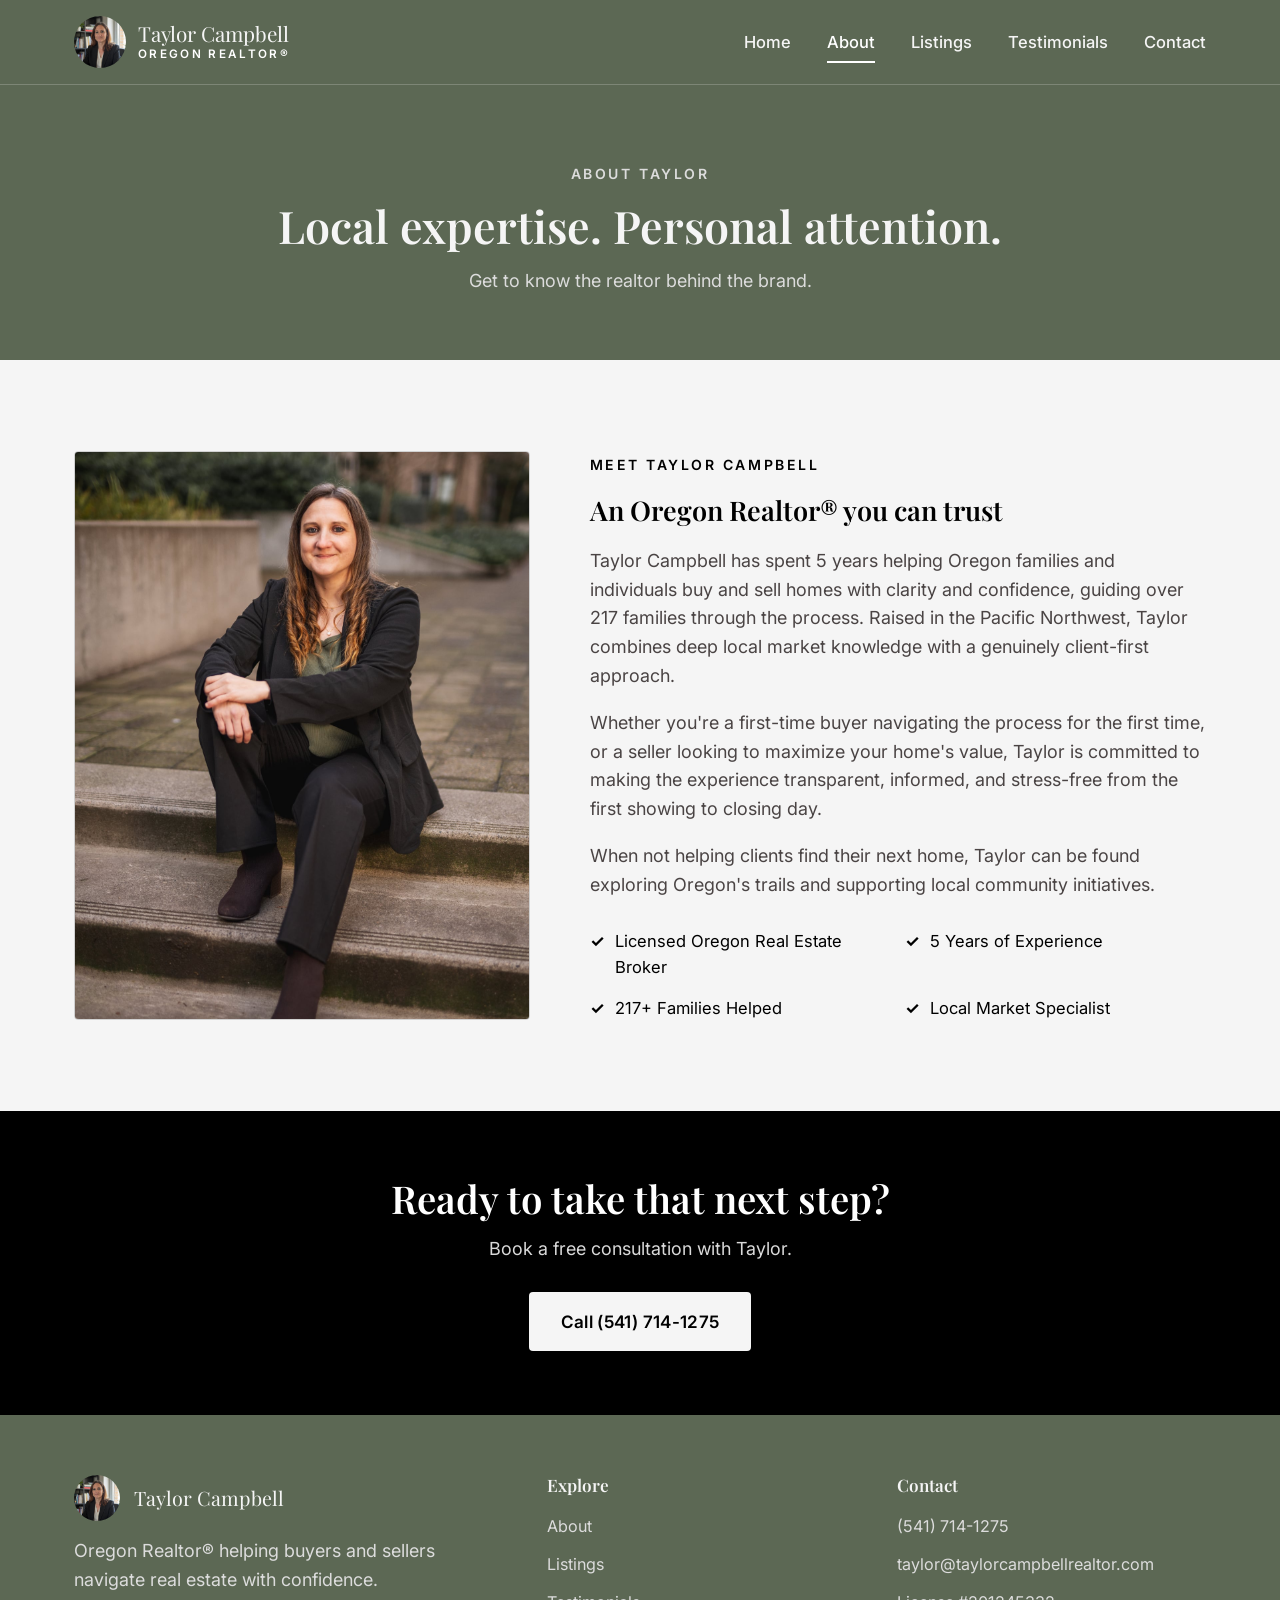
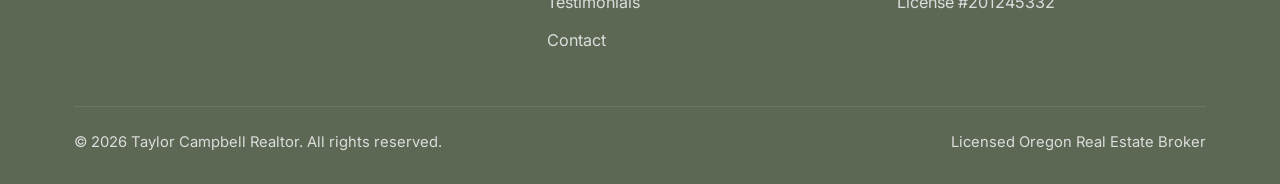
==== about.html @ 70c3c3f0 "Replace footer location with license number" ====
<!DOCTYPE html>
<html lang="en">
<head>
<meta charset="UTF-8">
<meta name="viewport" content="width=device-width, initial-scale=1.0">
<title>About | Taylor Campbell Realtor</title>
<meta name="description" content="Meet Taylor Campbell, Oregon Realtor.">
<link rel="icon" type="image/jpeg" href="assets/images/taylor-office.jpg">
<link rel="preconnect" href="https://fonts.googleapis.com">
<link href="https://fonts.googleapis.com/css2?family=Playfair+Display:wght@500;600;700&family=Inter:wght@400;500;600;700&display=swap" rel="stylesheet">
<link rel="stylesheet" href="assets/css/style.css">
</head>
<body>

<header class="site-header">
  <div class="container">
    <a href="index.html" class="brand">
      <img src="assets/images/taylor-office.jpg" alt="Taylor Campbell, Oregon Realtor">
      <span class="brand-name">Taylor Campbell<span>OREGON REALTOR&reg;</span></span>
    </a>
    <nav class="main-nav">
      <a href="index.html">Home</a>
      <a href="about.html">About</a>
      <a href="listings.html">Listings</a>
      <a href="testimonials.html">Testimonials</a>
      <a href="contact.html">Contact</a>
    </nav>
    <button class="nav-toggle" aria-label="Toggle navigation">
      <span></span><span></span><span></span>
    </button>
  </div>
</header>

<section class="page-hero">
  <div class="container">
    <p class="eyebrow">About Taylor</p>
    <h1>Local expertise. Personal attention.</h1>
    <p>Get to know the realtor behind the brand.</p>
  </div>
</section>

<section class="section">
  <div class="container about-grid">
    <div class="about-photo">
      <img src="assets/images/taylor-stairs.jpg" alt="Taylor Campbell, Oregon Realtor">
    </div>
    <div class="about-copy">
      <p class="eyebrow">Meet Taylor Campbell</p>
      <h2 style="margin-bottom:20px;">An Oregon Realtor&reg; you can trust</h2>
      <p>Taylor Campbell has spent 5 years helping Oregon families and individuals buy and sell homes with clarity and confidence, guiding over 217 families through the process. Raised in the Pacific Northwest, Taylor combines deep local market knowledge with a genuinely client-first approach.</p>
      <p>Whether you're a first-time buyer navigating the process for the first time, or a seller looking to maximize your home's value, Taylor is committed to making the experience transparent, informed, and stress-free from the first showing to closing day.</p>
      <p>When not helping clients find their next home, Taylor can be found exploring Oregon's trails and supporting local community initiatives.</p>
      <ul class="credentials">
        <li>Licensed Oregon Real Estate Broker</li>
        <li>5 Years of Experience</li>
        <li>217+ Families Helped</li>
        <li>Local Market Specialist</li>
      </ul>
    </div>
  </div>
</section>

<section class="cta-banner">
  <div class="container">
    <h2>Ready to take that next step?</h2>
    <p>Book a free consultation with Taylor.</p>
    <a href="tel:+15417141275" class="btn" style="background:var(--color-cream);color:var(--color-gold-dark);">Call (541) 714-1275</a>
  </div>
</section>

<footer class="site-footer">
  <div class="container">
    <div class="footer-grid">
      <div>
        <div class="footer-brand">
          <img src="assets/images/taylor-office.jpg" alt="Taylor Campbell, Oregon Realtor">
          <span>Taylor Campbell</span>
        </div>
        <p>Oregon Realtor&reg; helping buyers and sellers navigate real estate with confidence.</p>
      </div>
      <div class="footer-col">
        <h4>Explore</h4>
        <ul>
          <li><a href="about.html">About</a></li>
          <li><a href="listings.html">Listings</a></li>
          <li><a href="testimonials.html">Testimonials</a></li>
          <li><a href="contact.html">Contact</a></li>
        </ul>
      </div>
      <div class="footer-col">
        <h4>Contact</h4>
        <ul>
          <li>(541) 714-1275</li>
          <li>taylor@taylorcampbellrealtor.com</li>
          <li>License #201245332</li>
        </ul>
      </div>
    </div>
    <div class="footer-bottom">
      <span>&copy; 2026 Taylor Campbell Realtor. All rights reserved.</span>
      <span>Licensed Oregon Real Estate Broker</span>
    </div>
  </div>
</footer>

<script src="assets/js/main.js"></script>
</body>
</html>
---- assets/css/style.css ----
/* ===== Brand tokens ===== */
:root {
  --color-bg: #5C6854;
  --color-gold: #ffffff;
  --color-gold-dark: #000000;
  --color-cream: #f5f5f5;
  --color-text-muted: #dcdcdc;
  --font-serif: 'Playfair Display', Georgia, 'Times New Roman', serif;
  --font-sans: 'Inter', -apple-system, BlinkMacSystemFont, sans-serif;
  --radius: 4px;
  --max-width: 1180px;
  --transition: 0.25s ease;
}

* { box-sizing: border-box; margin: 0; padding: 0; }

html { scroll-behavior: smooth; font-size: 18px; }

body {
  font-family: var(--font-sans);
  background: var(--color-cream);
  color: var(--color-gold-dark);
  line-height: 1.6;
  -webkit-font-smoothing: antialiased;
}

img { max-width: 100%; display: block; }

a { color: inherit; text-decoration: none; }

ul { list-style: none; }

h1, h2, h3, h4 {
  font-family: var(--font-serif);
  font-weight: 600;
  line-height: 1.2;
}

.container {
  max-width: var(--max-width);
  margin: 0 auto;
  padding: 0 24px;
}

.eyebrow {
  display: inline-block;
  font-family: var(--font-sans);
  font-size: 0.78rem;
  letter-spacing: 0.18em;
  text-transform: uppercase;
  color: var(--color-gold);
  font-weight: 600;
  margin-bottom: 14px;
}

.section:not(.section-alt) .eyebrow { color: var(--color-gold-dark); }

/* ===== Buttons ===== */
.btn {
  display: inline-flex;
  align-items: center;
  justify-content: center;
  gap: 8px;
  padding: 14px 30px;
  border-radius: var(--radius);
  font-weight: 600;
  font-size: 0.95rem;
  letter-spacing: 0.02em;
  border: 2px solid transparent;
  cursor: pointer;
  transition: var(--transition);
  white-space: nowrap;
}

.btn-gold {
  background: var(--color-gold);
  color: var(--color-gold-dark);
  border-color: var(--color-gold);
}
.btn-gold:hover { background: var(--color-gold-dark); border-color: var(--color-gold-dark); color: var(--color-gold); }

.btn-outline {
  background: transparent;
  color: var(--color-cream);
  border-color: var(--color-cream);
}
.btn-outline:hover { background: var(--color-cream); color: var(--color-gold-dark); }

.btn-outline-dark {
  background: transparent;
  color: var(--color-gold-dark);
  border-color: var(--color-gold-dark);
}
.btn-outline-dark:hover { background: var(--color-gold-dark); color: var(--color-gold); }

/* ===== Header ===== */
.site-header {
  position: sticky;
  top: 0;
  z-index: 100;
  background: var(--color-bg);
  border-bottom: 1px solid rgba(255, 255, 255, 0.2);
}

.site-header .container {
  display: flex;
  align-items: center;
  justify-content: space-between;
  height: 84px;
}

.brand {
  display: flex;
  align-items: center;
  gap: 12px;
}

.brand img { height: 52px; width: 52px; border-radius: 50%; object-fit: cover; }

.brand-name {
  font-family: var(--font-serif);
  color: var(--color-cream);
  font-size: 1.15rem;
  line-height: 1.1;
}

.brand-name span {
  display: block;
  font-family: var(--font-sans);
  font-size: 0.65rem;
  letter-spacing: 0.2em;
  color: var(--color-gold);
  font-weight: 600;
  margin-top: 3px;
}

.main-nav {
  display: flex;
  align-items: center;
  gap: 36px;
}

.main-nav a {
  color: var(--color-cream);
  font-size: 0.92rem;
  font-weight: 500;
  position: relative;
  padding: 4px 0;
  transition: color var(--transition);
}

.main-nav a:hover,
.main-nav a.active { color: var(--color-gold); }

.main-nav a.active::after {
  content: '';
  position: absolute;
  bottom: -4px;
  left: 0;
  right: 0;
  height: 2px;
  background: var(--color-gold);
}

.nav-toggle {
  display: none;
  flex-direction: column;
  gap: 5px;
  background: none;
  border: none;
  cursor: pointer;
  padding: 6px;
}
.nav-toggle span {
  width: 26px;
  height: 2px;
  background: var(--color-cream);
}

/* ===== Hero ===== */
.hero {
  background: var(--color-bg);
  color: var(--color-cream);
  padding: 90px 0 100px;
  position: relative;
  overflow: hidden;
}

.hero::before {
  content: '';
  position: absolute;
  inset: 0;
  background: radial-gradient(circle at 80% 20%, rgba(255,255,255,0.10), transparent 55%);
}

.hero .container {
  position: relative;
  display: grid;
  grid-template-columns: 1.1fr 0.9fr;
  gap: 60px;
  align-items: center;
}

.hero h1 {
  font-size: clamp(2.4rem, 4vw, 3.4rem);
  margin-bottom: 22px;
}

.hero h1 em {
  color: var(--color-gold);
  font-style: normal;
}

.hero p {
  color: var(--color-text-muted);
  font-size: 1.08rem;
  max-width: 46ch;
  margin-bottom: 34px;
}

.hero-actions { display: flex; gap: 16px; flex-wrap: wrap; }

.hero-badge {
  justify-self: center;
  border: 1px solid rgba(255,255,255,0.35);
  border-radius: 50%;
  padding: 18px;
  background: rgba(255,255,255,0.02);
}

.hero-badge img { width: 260px; height: 260px; border-radius: 50%; object-fit: cover; }

/* ===== Stats ===== */
.stats {
  background: var(--color-cream);
  padding: 56px 0;
  border-bottom: 1px solid rgba(43,39,39,0.08);
}

.stats .container {
  display: grid;
  grid-template-columns: repeat(4, 1fr);
  gap: 24px;
  text-align: center;
}

.stat h3 {
  font-size: 2.2rem;
  color: var(--color-gold-dark);
}

.stat p {
  font-size: 0.85rem;
  letter-spacing: 0.05em;
  text-transform: uppercase;
  color: var(--color-gold-dark);
  opacity: 0.7;
  margin-top: 6px;
}

/* ===== Section headers ===== */
.section {
  padding: 90px 0;
}

.section-alt { background: var(--color-bg); color: var(--color-cream); }
.section-alt .section-head p { color: var(--color-text-muted); }

.section-head {
  text-align: center;
  max-width: 640px;
  margin: 0 auto 56px;
}

.section-head h2 { font-size: clamp(1.8rem, 3vw, 2.4rem); margin-bottom: 16px; }
.section-head p { color: #55504f; }

.section-foot { text-align: center; margin-top: 48px; }

/* ===== Listing cards ===== */
.listing-grid {
  display: grid;
  grid-template-columns: repeat(3, 1fr);
  gap: 30px;
}

.listing-card {
  background: #fff;
  border-radius: var(--radius);
  overflow: hidden;
  border-top: 3px solid var(--color-gold-dark);
  box-shadow: 0 12px 32px rgba(43,39,39,0.16);
  transition: transform var(--transition), box-shadow var(--transition);
}

.listing-card:hover {
  transform: translateY(-6px);
  box-shadow: 0 20px 42px rgba(43,39,39,0.24);
}

.listing-photo {
  height: 210px;
  position: relative;
  display: flex;
  align-items: flex-end;
  padding: 16px;
  overflow: hidden;
}

.listing-photo img {
  position: absolute;
  inset: 0;
  width: 100%;
  height: 100%;
  object-fit: cover;
  z-index: 0;
}

.listing-tag {
  position: absolute;
  top: 16px;
  left: 16px;
  z-index: 1;
  background: var(--color-gold);
  color: var(--color-gold-dark);
  font-size: 0.72rem;
  font-weight: 700;
  letter-spacing: 0.06em;
  text-transform: uppercase;
  padding: 5px 12px;
  border-radius: 3px;
}

.listing-tag.sold { background: var(--color-gold-dark); color: var(--color-gold); }
.listing-tag.pending { background: var(--color-cream); color: var(--color-gold-dark); }

.listing-price {
  position: relative;
  z-index: 1;
  color: #fff;
  font-family: var(--font-serif);
  font-size: 1.4rem;
  text-shadow: 0 2px 8px rgba(0,0,0,0.35);
}

.listing-body { padding: 22px; }

.listing-body h3 { font-size: 1.15rem; margin-bottom: 6px; }

.listing-body .address { color: #6b6565; font-size: 0.92rem; margin-bottom: 14px; }

.listing-meta {
  display: flex;
  gap: 18px;
  font-size: 0.85rem;
  color: #6b6565;
  border-top: 1px solid #eee;
  padding-top: 14px;
}

.filter-bar {
  display: flex;
  justify-content: center;
  gap: 12px;
  margin-bottom: 48px;
  flex-wrap: wrap;
}

.filter-btn {
  padding: 10px 22px;
  border: 1px solid rgba(43,39,39,0.2);
  border-radius: 999px;
  background: transparent;
  font-size: 0.88rem;
  font-weight: 600;
  cursor: pointer;
  transition: var(--transition);
}

.filter-btn.active,
.filter-btn:hover {
  background: var(--color-gold-dark);
  color: var(--color-gold);
  border-color: var(--color-gold-dark);
}

/* ===== Testimonials ===== */
.testimonial-carousel {
  display: flex;
  align-items: center;
  justify-content: center;
  gap: 20px;
  max-width: 640px;
  margin: 0 auto;
}

.carousel-track { flex: 1; min-width: 0; }

.carousel-arrow {
  flex-shrink: 0;
  width: 44px;
  height: 44px;
  border-radius: 50%;
  border: 1px solid rgba(255,255,255,0.5);
  background: transparent;
  color: var(--color-cream);
  font-size: 1.6rem;
  line-height: 1;
  cursor: pointer;
  transition: var(--transition);
}

.carousel-arrow:hover { background: var(--color-gold); color: var(--color-gold-dark); border-color: var(--color-gold); }

.carousel-dots {
  display: flex;
  justify-content: center;
  gap: 10px;
  margin-top: 30px;
}

.dot {
  width: 10px;
  height: 10px;
  border-radius: 50%;
  border: none;
  background: rgba(255,255,255,0.35);
  cursor: pointer;
  padding: 0;
}

.dot.is-active { background: var(--color-gold); }

.testimonial-card {
  background: #ffffff;
  border-radius: var(--radius);
  padding: 32px;
  box-shadow: 0 12px 32px rgba(0,0,0,0.28);
  transition: transform var(--transition), box-shadow var(--transition);
}

.carousel-track .testimonial-card { display: none; }
.carousel-track .testimonial-card.is-active { display: block; }

.testimonial-card:hover {
  transform: translateY(-6px);
  box-shadow: 0 18px 42px rgba(0,0,0,0.34);
}

.testimonial-card .stars { color: var(--color-gold-dark); letter-spacing: 3px; margin-bottom: 16px; }
.testimonial-card p.quote { color: #4a4444; margin-bottom: 22px; font-size: 0.98rem; }
.testimonial-card .who { font-weight: 600; color: var(--color-gold-dark); }
.testimonial-card .where { font-size: 0.85rem; color: var(--color-gold-dark); }

/* ===== Buyers & Sellers ===== */
.bs-grid {
  display: grid;
  grid-template-columns: 1fr 1fr;
  gap: 30px;
}

.bs-card {
  background: #fff;
  border-radius: var(--radius);
  border-top: 3px solid var(--color-gold-dark);
  box-shadow: 0 12px 32px rgba(43,39,39,0.14);
  padding: 40px 36px;
}

.bs-icon { width: 56px; height: 56px; margin-bottom: 20px; }

.bs-card h3 { font-size: 1.4rem; margin-bottom: 14px; }

.bs-card > p { color: #4a4444; margin-bottom: 24px; }

.bs-list { margin-bottom: 30px; display: grid; gap: 10px; }

.bs-list li {
  display: flex;
  gap: 10px;
  align-items: flex-start;
  font-size: 0.92rem;
  color: #3a3535;
}

.bs-list li::before {
  content: '\2713';
  color: var(--color-gold-dark);
  font-weight: 700;
}

/* ===== CTA banner ===== */
.cta-banner {
  background: var(--color-gold-dark);
  color: var(--color-gold);
  padding: 64px 0;
  text-align: center;
}

.cta-banner h2 { font-size: clamp(1.6rem, 3vw, 2.2rem); margin-bottom: 14px; }
.cta-banner p { margin-bottom: 28px; opacity: 0.85; }

/* ===== About page ===== */
.about-grid {
  display: grid;
  grid-template-columns: 0.85fr 1.15fr;
  gap: 60px;
  align-items: center;
}

.about-photo {
  aspect-ratio: 4/5;
  border-radius: var(--radius);
  overflow: hidden;
  border: 1px solid rgba(0,0,0,0.15);
}

.about-photo img { width: 100%; height: 100%; object-fit: cover; }

.about-copy p { margin-bottom: 18px; color: #4a4444; }

.credentials {
  margin-top: 28px;
  display: grid;
  grid-template-columns: 1fr 1fr;
  gap: 14px;
}

.credentials li {
  display: flex;
  gap: 10px;
  align-items: flex-start;
  font-size: 0.92rem;
}

.credentials li::before {
  content: '\2713';
  color: var(--color-gold-dark);
  font-weight: 700;
}

/* ===== Contact ===== */
.contact-grid {
  display: grid;
  grid-template-columns: 1fr 1fr;
  gap: 60px;
}

.contact-info-card {
  background: var(--color-bg);
  color: var(--color-cream);
  border-radius: var(--radius);
  padding: 40px;
}

.contact-info-card h3 { color: var(--color-gold); margin-bottom: 22px; font-size: 1.2rem; }

.info-row { display: flex; gap: 14px; margin-bottom: 22px; align-items: flex-start; }
.info-row .label { font-size: 0.78rem; text-transform: uppercase; letter-spacing: 0.08em; color: var(--color-gold); margin-bottom: 4px; }
.info-row .value { color: var(--color-text-muted); }

.social-row { display: flex; gap: 14px; margin-top: 28px; }
.social-row a {
  width: 40px; height: 40px;
  border: 1px solid var(--color-gold);
  border-radius: 50%;
  display: flex; align-items: center; justify-content: center;
  color: var(--color-gold);
  font-size: 0.85rem;
  transition: var(--transition);
}
.social-row a:hover { background: var(--color-gold); color: var(--color-gold-dark); }

.contact-form { display: grid; gap: 20px; }

.form-row { display: grid; grid-template-columns: 1fr 1fr; gap: 20px; }

.field label {
  display: block;
  font-size: 0.85rem;
  font-weight: 600;
  margin-bottom: 8px;
}

.field input,
.field textarea {
  width: 100%;
  padding: 13px 16px;
  border: 1px solid rgba(43,39,39,0.2);
  border-radius: var(--radius);
  font-family: var(--font-sans);
  font-size: 0.95rem;
  background: #fff;
}

.field input:focus,
.field textarea:focus {
  outline: none;
  border-color: var(--color-gold-dark);
}

.form-note {
  font-size: 0.85rem;
  color: #6b6565;
}

.form-success {
  display: none;
  background: #eafaf0;
  border: 1px solid #8fd6a8;
  color: #1e6b3a;
  padding: 14px 18px;
  border-radius: var(--radius);
  font-size: 0.9rem;
}

.form-success.visible { display: block; }

/* ===== Footer ===== */
.site-footer {
  background: var(--color-bg);
  color: var(--color-text-muted);
  padding: 60px 0 30px;
}

.footer-grid {
  display: grid;
  grid-template-columns: 1.4fr 1fr 1fr;
  gap: 40px;
  margin-bottom: 40px;
}

.footer-brand { display: flex; gap: 14px; align-items: center; margin-bottom: 16px; }
.footer-brand img { height: 46px; width: 46px; border-radius: 50%; object-fit: cover; }
.footer-brand span { font-family: var(--font-serif); color: var(--color-cream); font-size: 1.1rem; }

.footer-col h4 {
  color: var(--color-cream);
  font-size: 0.95rem;
  margin-bottom: 18px;
}

.footer-col ul li { margin-bottom: 12px; font-size: 0.9rem; }
.footer-col ul li a:hover { color: var(--color-gold); }

.footer-bottom {
  border-top: 1px solid rgba(245,245,245,0.1);
  padding-top: 24px;
  display: flex;
  justify-content: space-between;
  font-size: 0.82rem;
  flex-wrap: wrap;
  gap: 10px;
}

/* ===== Page hero (interior pages) ===== */
.page-hero {
  background: var(--color-bg);
  color: var(--color-cream);
  padding: 64px 0;
  text-align: center;
}
.page-hero h1 { font-size: clamp(2rem, 3.5vw, 2.8rem); }
.page-hero p { color: var(--color-text-muted); margin-top: 14px; }

/* ===== Responsive ===== */
@media (max-width: 900px) {
  .hero .container { grid-template-columns: 1fr; text-align: center; }
  .hero p { margin-left: auto; margin-right: auto; }
  .hero-actions { justify-content: center; }
  .hero-badge { order: -1; }
  .hero-badge img { width: 190px; height: 190px; }
  .stats .container { grid-template-columns: repeat(2, 1fr); }
  .listing-grid, .testimonial-grid { grid-template-columns: repeat(2, 1fr); }
  .about-grid, .contact-grid { grid-template-columns: 1fr; }
  .bs-grid { grid-template-columns: 1fr; }
  .footer-grid { grid-template-columns: 1fr 1fr; }
}

@media (max-width: 720px) {
  .main-nav { position: fixed; top: 84px; left: 0; right: 0; background: var(--color-bg); flex-direction: column; align-items: flex-start; padding: 24px; gap: 20px; transform: translateY(-140%); transition: transform var(--transition); border-bottom: 1px solid rgba(255,255,255,0.2); }
  .main-nav.open { transform: translateY(0); }
  .nav-toggle { display: flex; }
  .listing-grid { grid-template-columns: 1fr; }
  .form-row { grid-template-columns: 1fr; }
  .footer-grid { grid-template-columns: 1fr; }
  .footer-bottom { flex-direction: column; }
  .testimonial-carousel { gap: 10px; }
  .carousel-arrow { width: 36px; height: 36px; font-size: 1.3rem; }
}
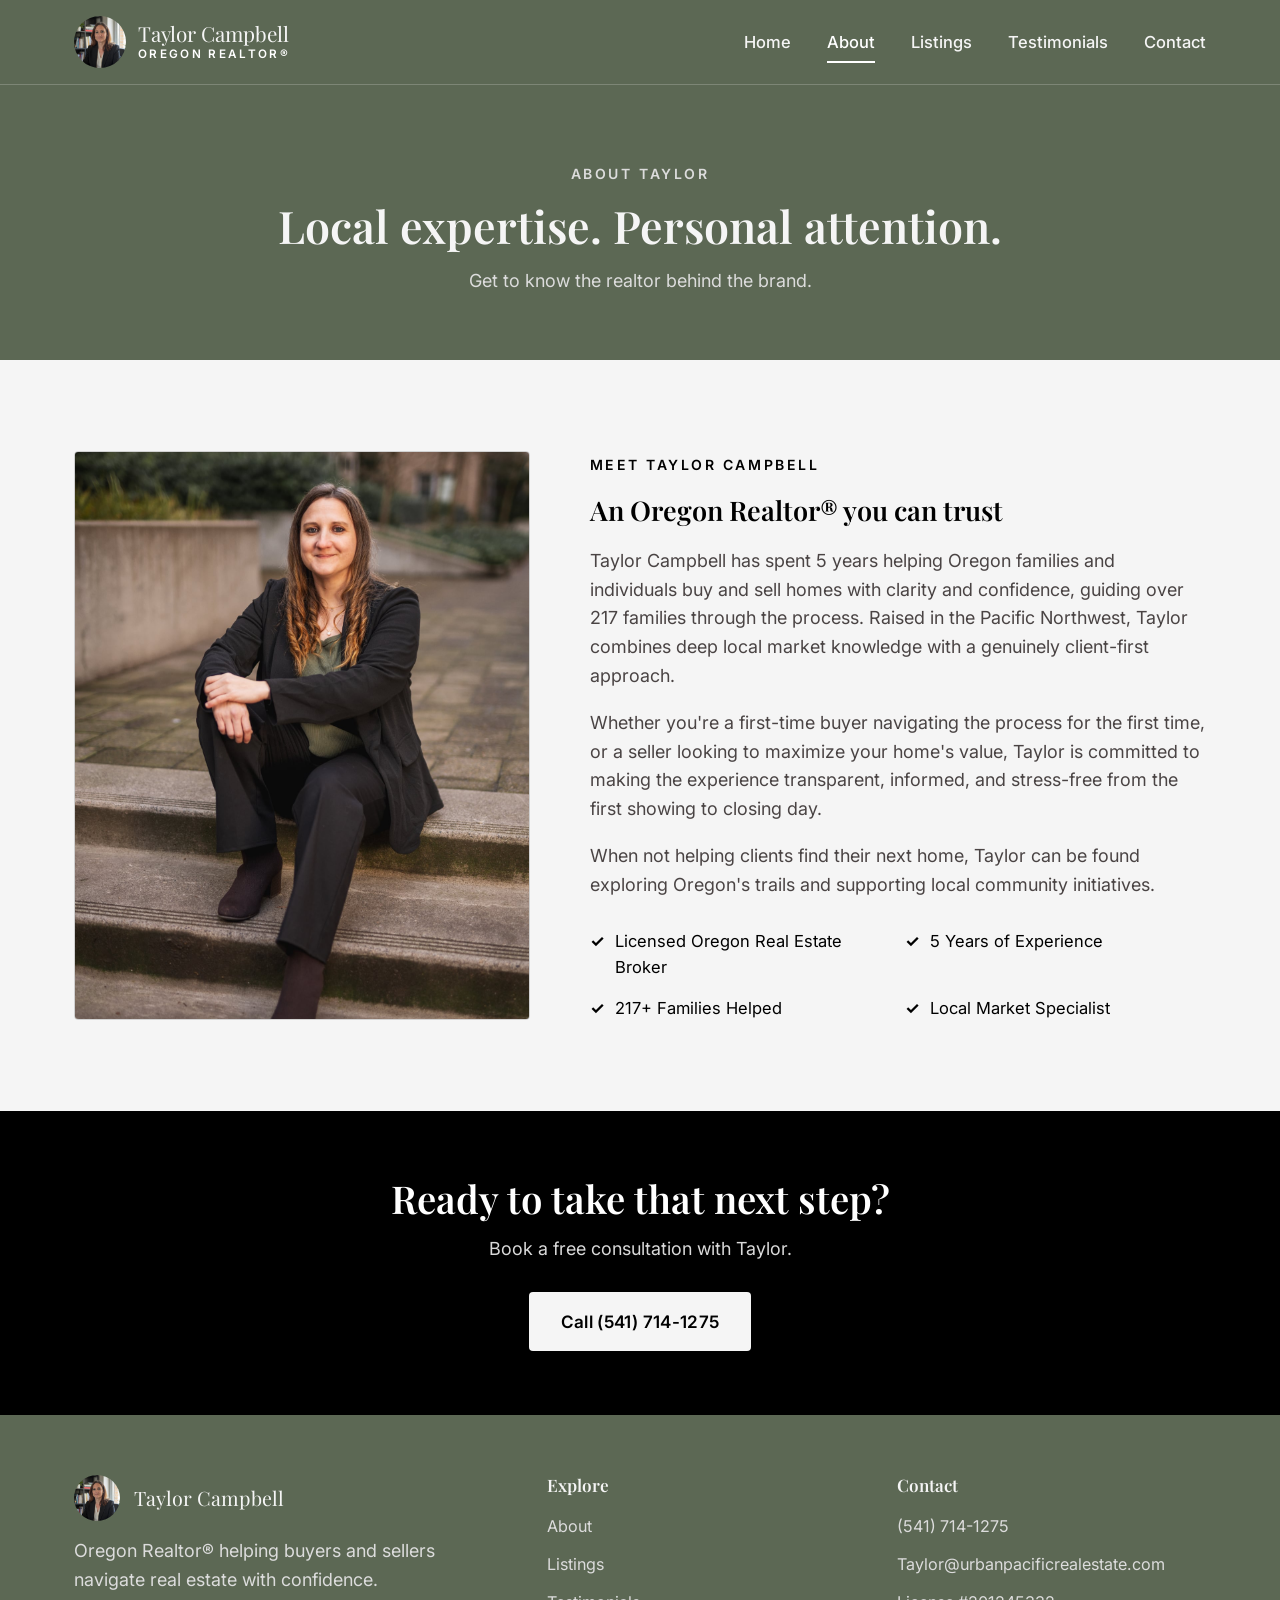
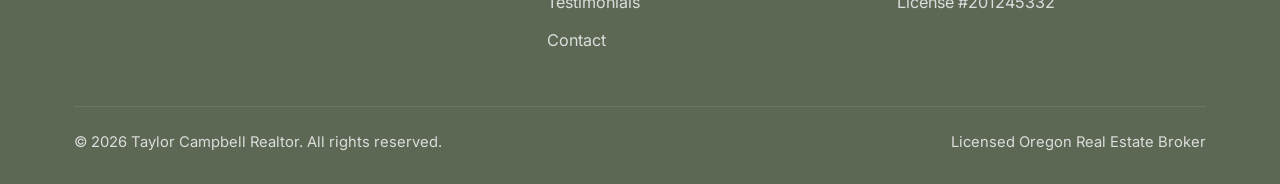
==== commit 17e4cd67: "Update email address to Taylor@urbanpacificrealestate.com site-wide" ====
--- a/about.html
+++ b/about.html
@@ -91,7 +91,7 @@
         <h4>Contact</h4>
         <ul>
           <li>(541) 714-1275</li>
-          <li>taylor@taylorcampbellrealtor.com</li>
+          <li>Taylor@urbanpacificrealestate.com</li>
           <li>License #201245332</li>
         </ul>
       </div>
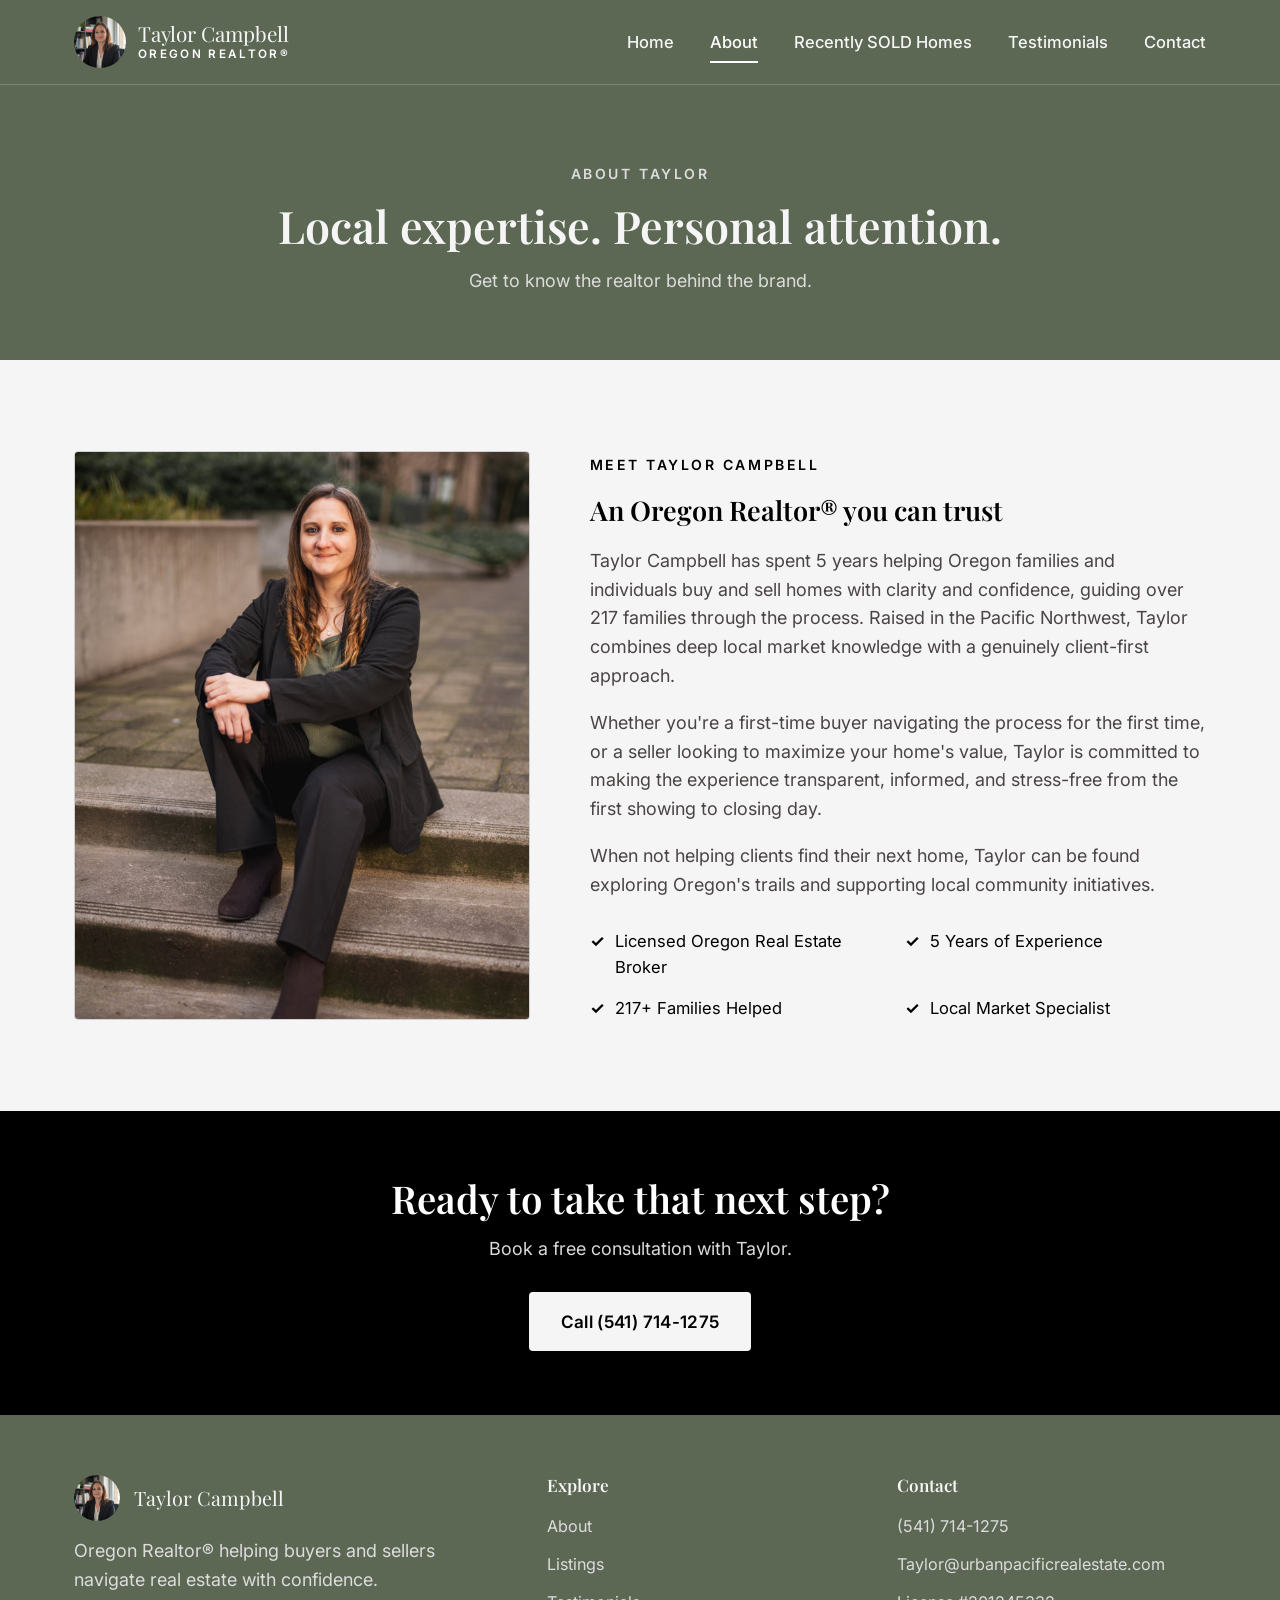
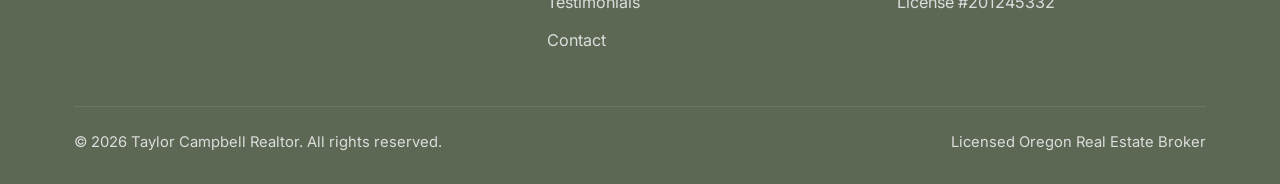
==== commit b3f4087e: "Update top nav Listings link to Recently SOLD Homes" ====
--- a/about.html
+++ b/about.html
@@ -21,7 +21,7 @@
     <nav class="main-nav">
       <a href="index.html">Home</a>
       <a href="about.html">About</a>
-      <a href="listings.html">Listings</a>
+      <a href="listings.html">Recently SOLD Homes</a>
       <a href="testimonials.html">Testimonials</a>
       <a href="contact.html">Contact</a>
     </nav>
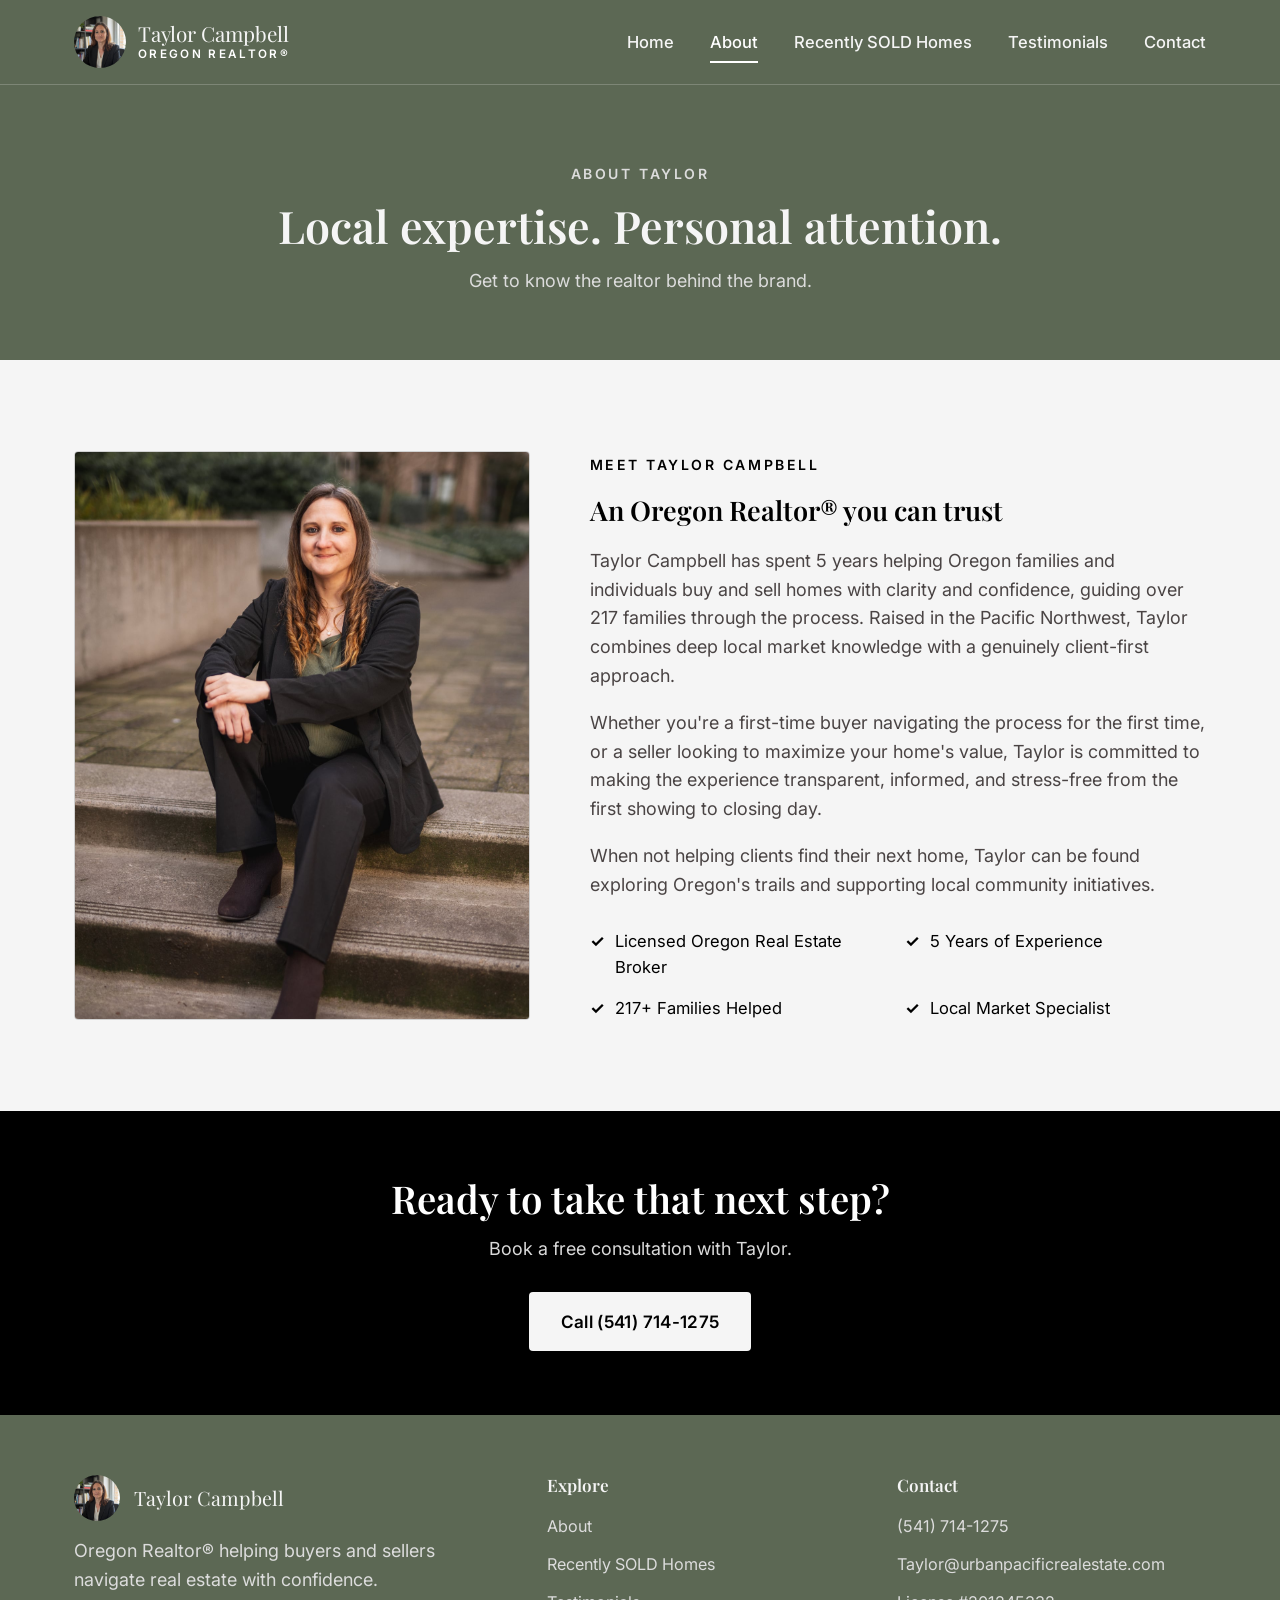
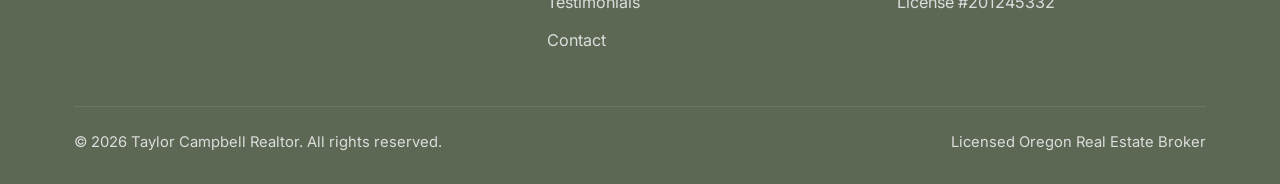
==== commit f651973e: "Update footer Listings link to Recently SOLD Homes" ====
--- a/about.html
+++ b/about.html
@@ -82,7 +82,7 @@
         <h4>Explore</h4>
         <ul>
           <li><a href="about.html">About</a></li>
-          <li><a href="listings.html">Listings</a></li>
+          <li><a href="listings.html">Recently SOLD Homes</a></li>
           <li><a href="testimonials.html">Testimonials</a></li>
           <li><a href="contact.html">Contact</a></li>
         </ul>
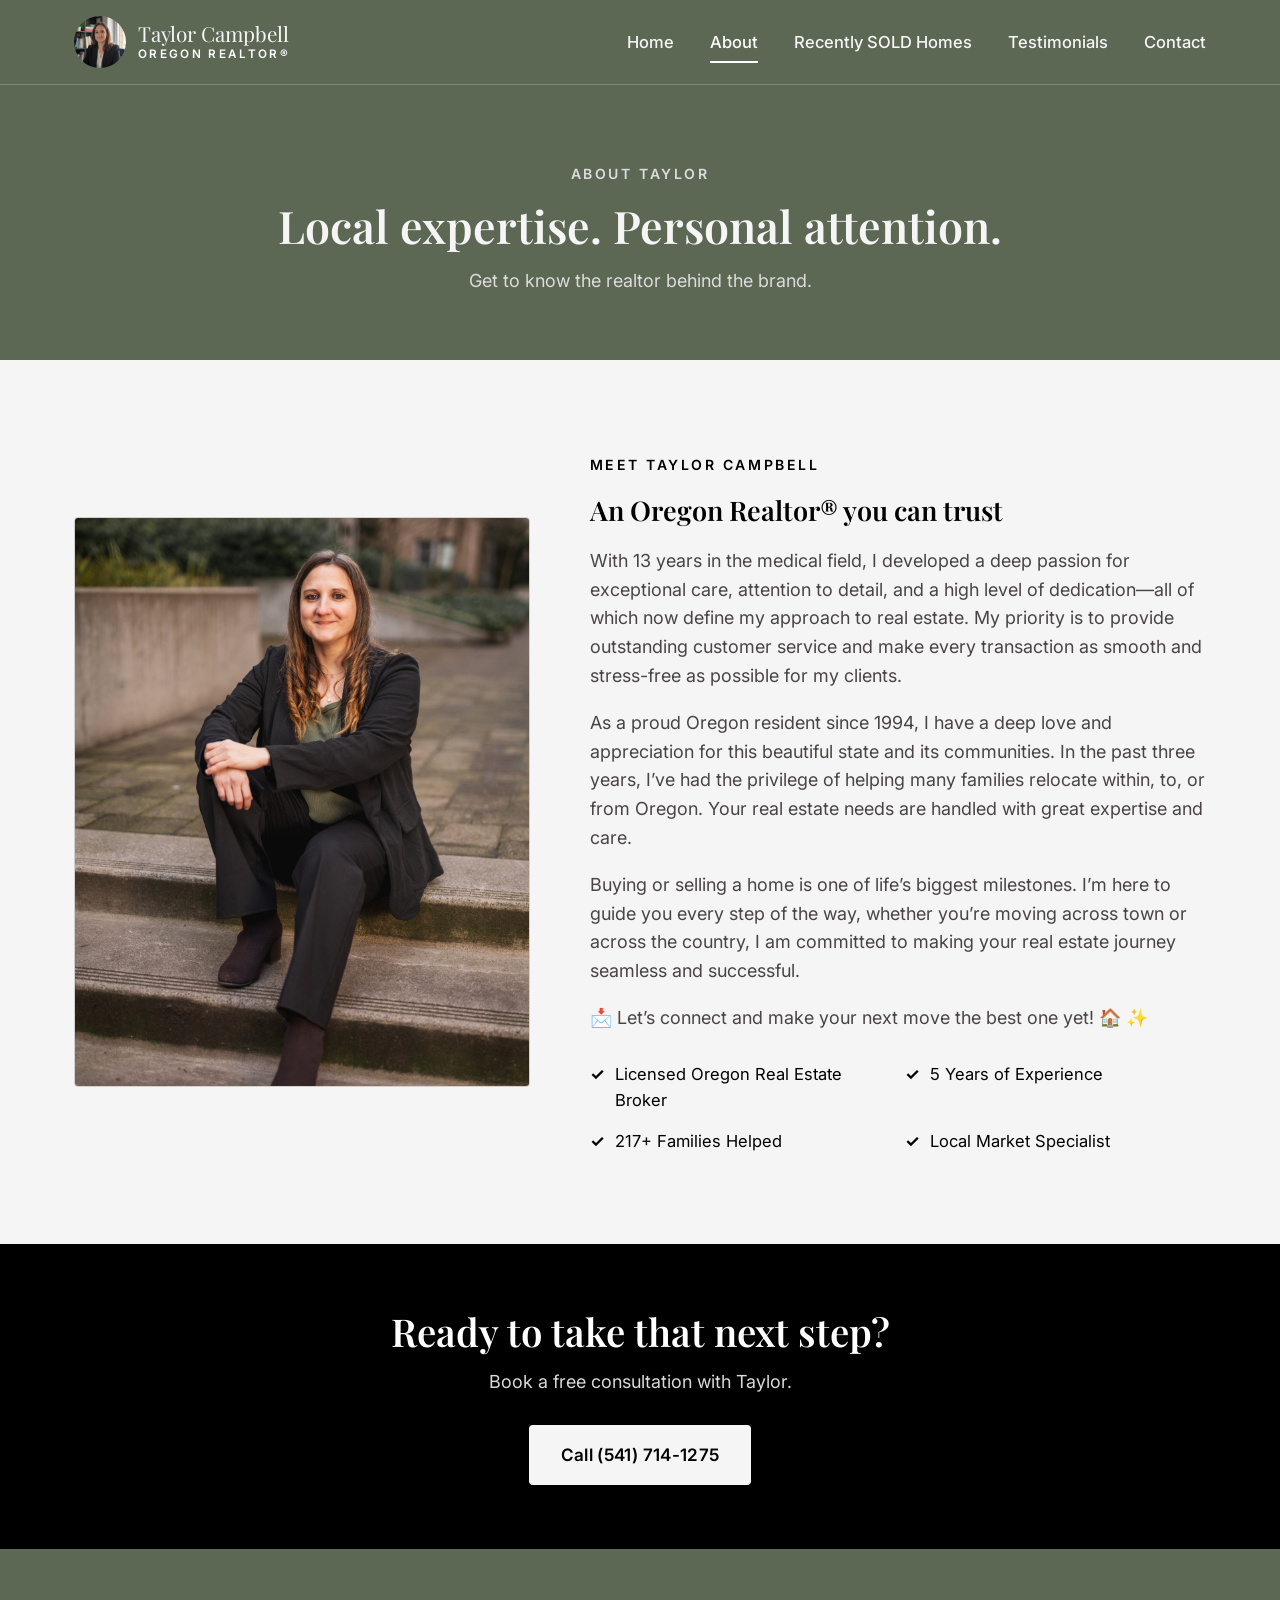
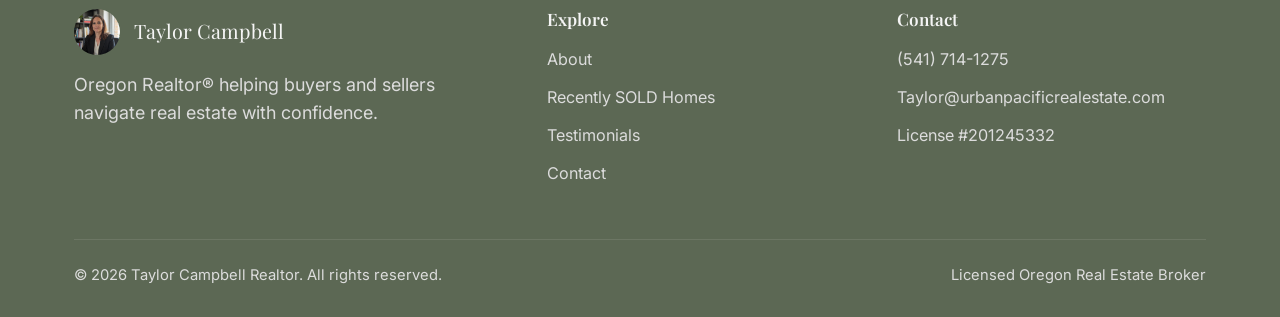
==== commit 4d9e725d: "Update bio copy on About and Home pages" ====
--- a/about.html
+++ b/about.html
@@ -9,6 +9,17 @@
 <link rel="preconnect" href="https://fonts.googleapis.com">
 <link href="https://fonts.googleapis.com/css2?family=Playfair+Display:wght@500;600;700&family=Inter:wght@400;500;600;700&display=swap" rel="stylesheet">
 <link rel="stylesheet" href="assets/css/style.css">
+<!-- begin Widget Tracker Code -->
+<script>
+(function(w,i,d,g,e,t){w["WidgetTrackerObject"]=g;(w[g]=w[g]||function()
+{(w[g].q=w[g].q||[]).push(arguments);}),(w[g].ds=1*new Date());(e="script"),
+(t=d.createElement(e)),(e=d.getElementsByTagName(e)[0]);t.async=1;t.src=i;
+e.parentNode.insertBefore(t,e);})
+(window,"https://widgetbe.com/agent",document,"widgetTracker");
+window.widgetTracker("create", "WT-QEOHYSGW");
+window.widgetTracker("send", "pageview");
+</script>
+<!-- end Widget Tracker Code -->
 </head>
 <body>
 
@@ -47,9 +58,10 @@
     <div class="about-copy">
       <p class="eyebrow">Meet Taylor Campbell</p>
       <h2 style="margin-bottom:20px;">An Oregon Realtor&reg; you can trust</h2>
-      <p>Taylor Campbell has spent 5 years helping Oregon families and individuals buy and sell homes with clarity and confidence, guiding over 217 families through the process. Raised in the Pacific Northwest, Taylor combines deep local market knowledge with a genuinely client-first approach.</p>
-      <p>Whether you're a first-time buyer navigating the process for the first time, or a seller looking to maximize your home's value, Taylor is committed to making the experience transparent, informed, and stress-free from the first showing to closing day.</p>
-      <p>When not helping clients find their next home, Taylor can be found exploring Oregon's trails and supporting local community initiatives.</p>
+      <p>With 13 years in the medical field, I developed a deep passion for exceptional care, attention to detail, and a high level of dedication&mdash;all of which now define my approach to real estate. My priority is to provide outstanding customer service and make every transaction as smooth and stress-free as possible for my clients.</p>
+      <p>As a proud Oregon resident since 1994, I have a deep love and appreciation for this beautiful state and its communities. In the past three years, I&rsquo;ve had the privilege of helping many families relocate within, to, or from Oregon. Your real estate needs are handled with great expertise and care.</p>
+      <p>Buying or selling a home is one of life&rsquo;s biggest milestones. I&rsquo;m here to guide you every step of the way, whether you&rsquo;re moving across town or across the country, I am committed to making your real estate journey seamless and successful.</p>
+      <p>&#128233; Let&rsquo;s connect and make your next move the best one yet! &#127968; &#10024;</p>
       <ul class="credentials">
         <li>Licensed Oregon Real Estate Broker</li>
         <li>5 Years of Experience</li>
--- a/assets/css/style.css
+++ b/assets/css/style.css
@@ -14,7 +14,7 @@
 
 * { box-sizing: border-box; margin: 0; padding: 0; }
 
-html { scroll-behavior: smooth; font-size: 18px; }
+html { scroll-behavior: smooth; font-size: 18px; overflow-x: hidden; }
 
 body {
   font-family: var(--font-sans);
@@ -22,6 +22,7 @@
   color: var(--color-gold-dark);
   line-height: 1.6;
   -webkit-font-smoothing: antialiased;
+  overflow-x: hidden;
 }
 
 img { max-width: 100%; display: block; }
@@ -69,7 +70,9 @@
   border: 2px solid transparent;
   cursor: pointer;
   transition: var(--transition);
-  white-space: nowrap;
+  white-space: normal;
+  text-align: center;
+  max-width: 100%;
 }
 
 .btn-gold {
@@ -196,7 +199,7 @@
 .hero .container {
   position: relative;
   display: grid;
-  grid-template-columns: 1.1fr 0.9fr;
+  grid-template-columns: 1fr;
   gap: 60px;
   align-items: center;
 }
@@ -219,16 +222,6 @@
 }
 
 .hero-actions { display: flex; gap: 16px; flex-wrap: wrap; }
-
-.hero-badge {
-  justify-self: center;
-  border: 1px solid rgba(255,255,255,0.35);
-  border-radius: 50%;
-  padding: 18px;
-  background: rgba(255,255,255,0.02);
-}
-
-.hero-badge img { width: 260px; height: 260px; border-radius: 50%; object-fit: cover; }
 
 /* ===== Stats ===== */
 .stats {
@@ -460,12 +453,16 @@
 }
 
 .bs-card {
+  display: flex;
+  flex-direction: column;
   background: #fff;
   border-radius: var(--radius);
   border-top: 3px solid var(--color-gold-dark);
   box-shadow: 0 12px 32px rgba(43,39,39,0.14);
   padding: 40px 36px;
 }
+
+.bs-card > .btn { margin-top: auto; }
 
 .bs-icon { width: 56px; height: 56px; margin-bottom: 20px; }
 
@@ -616,6 +613,18 @@
 
 .form-success.visible { display: block; }
 
+.form-error {
+  display: none;
+  background: #fdecec;
+  border: 1px solid #e8a3a3;
+  color: #8a2020;
+  padding: 14px 18px;
+  border-radius: var(--radius);
+  font-size: 0.9rem;
+}
+
+.form-error.visible { display: block; }
+
 /* ===== Footer ===== */
 .site-footer {
   background: var(--color-bg);
@@ -665,11 +674,9 @@
 
 /* ===== Responsive ===== */
 @media (max-width: 900px) {
-  .hero .container { grid-template-columns: 1fr; text-align: center; }
+  .hero .container { text-align: center; }
   .hero p { margin-left: auto; margin-right: auto; }
   .hero-actions { justify-content: center; }
-  .hero-badge { order: -1; }
-  .hero-badge img { width: 190px; height: 190px; }
   .stats .container { grid-template-columns: repeat(2, 1fr); }
   .listing-grid, .testimonial-grid { grid-template-columns: repeat(2, 1fr); }
   .about-grid, .contact-grid { grid-template-columns: 1fr; }
@@ -688,3 +695,15 @@
   .testimonial-carousel { gap: 10px; }
   .carousel-arrow { width: 36px; height: 36px; font-size: 1.3rem; }
 }
+
+#listings-map { width: 100%; max-width: 100%; height: 520px; border-radius: 12px; overflow: hidden; }
+.map-popup { display: flex; flex-direction: column; width: 200px; }
+.map-popup img { width: 100%; height: 120px; object-fit: cover; border-radius: 6px 6px 0 0; }
+.map-popup-body { padding: 10px 4px 2px; }
+.map-popup-body h4 { font-size: 0.95rem; margin: 0 0 4px; }
+.map-popup-body p { font-size: 0.82rem; color: #55504f; margin: 0 0 4px; }
+.map-popup-meta { color: var(--color-gold-dark) !important; font-weight: 600; }
+
+@media (max-width: 720px) {
+  #listings-map { height: 400px; }
+}
